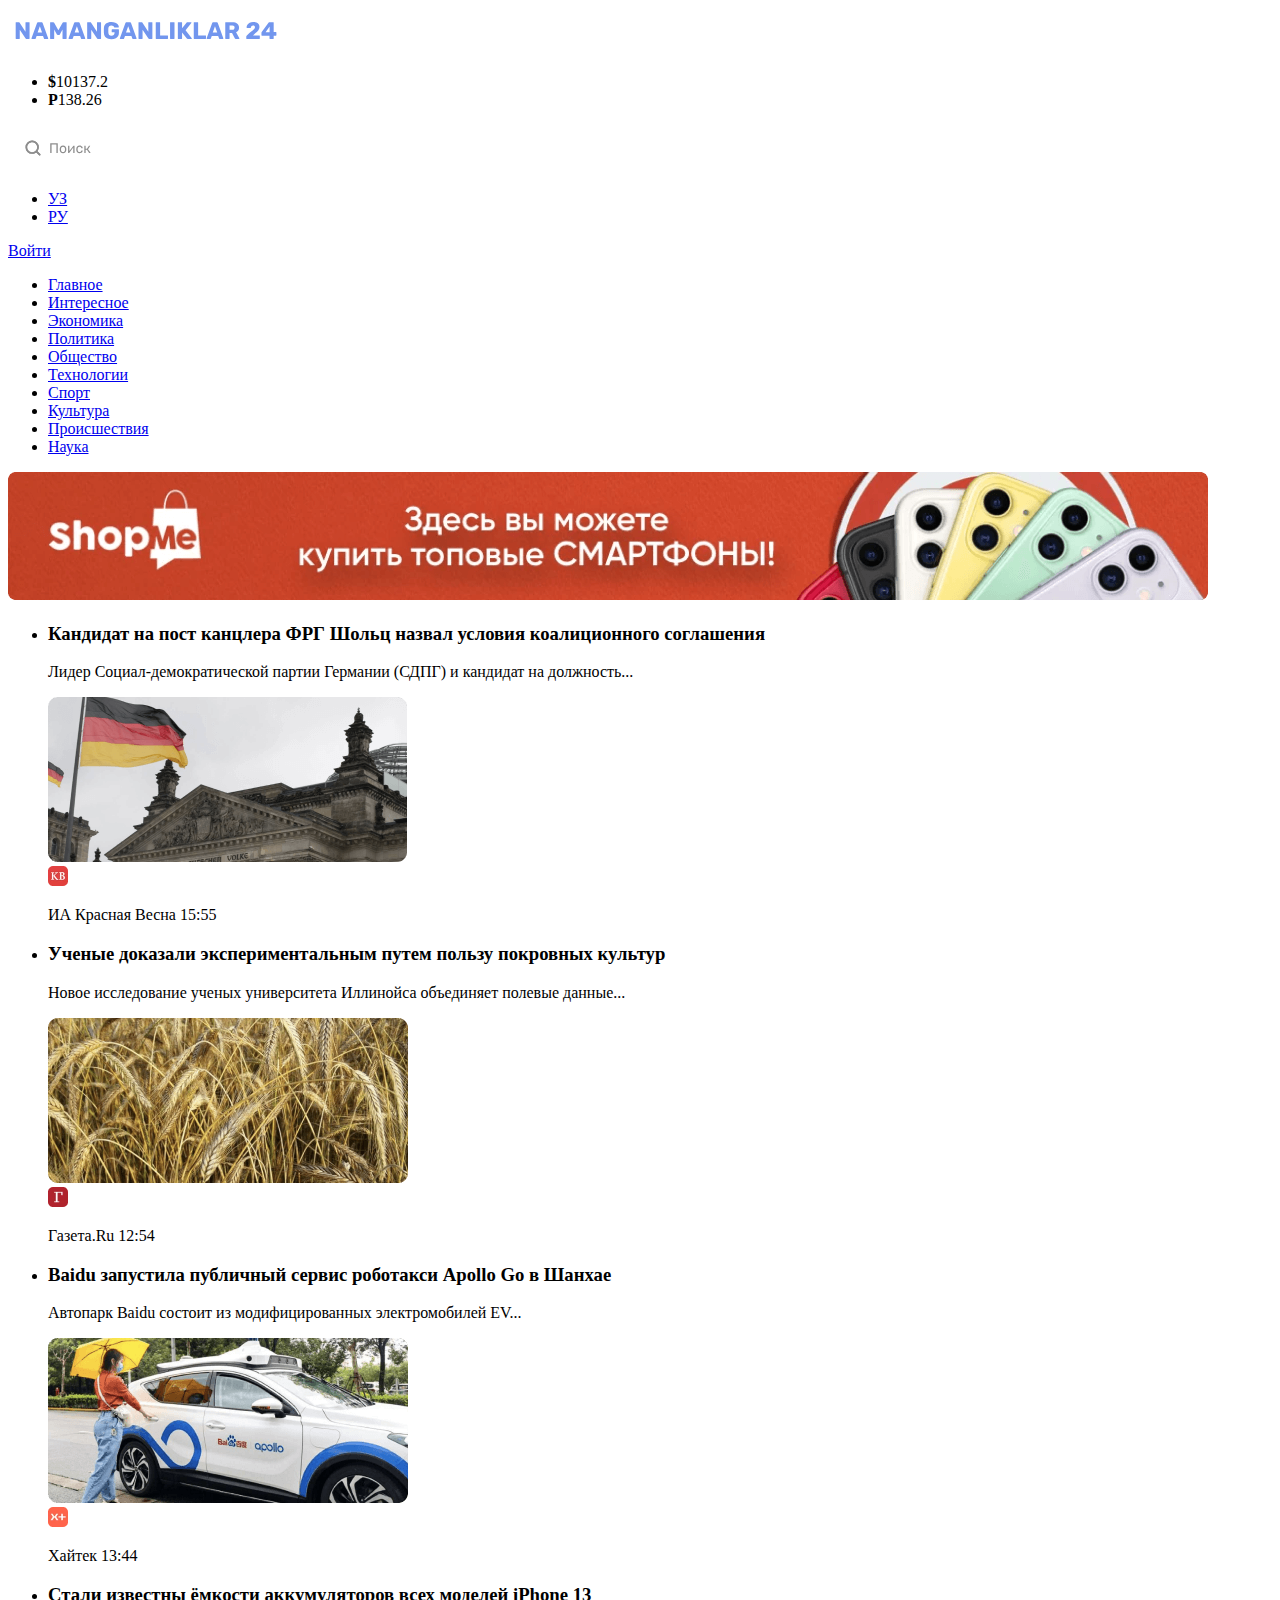
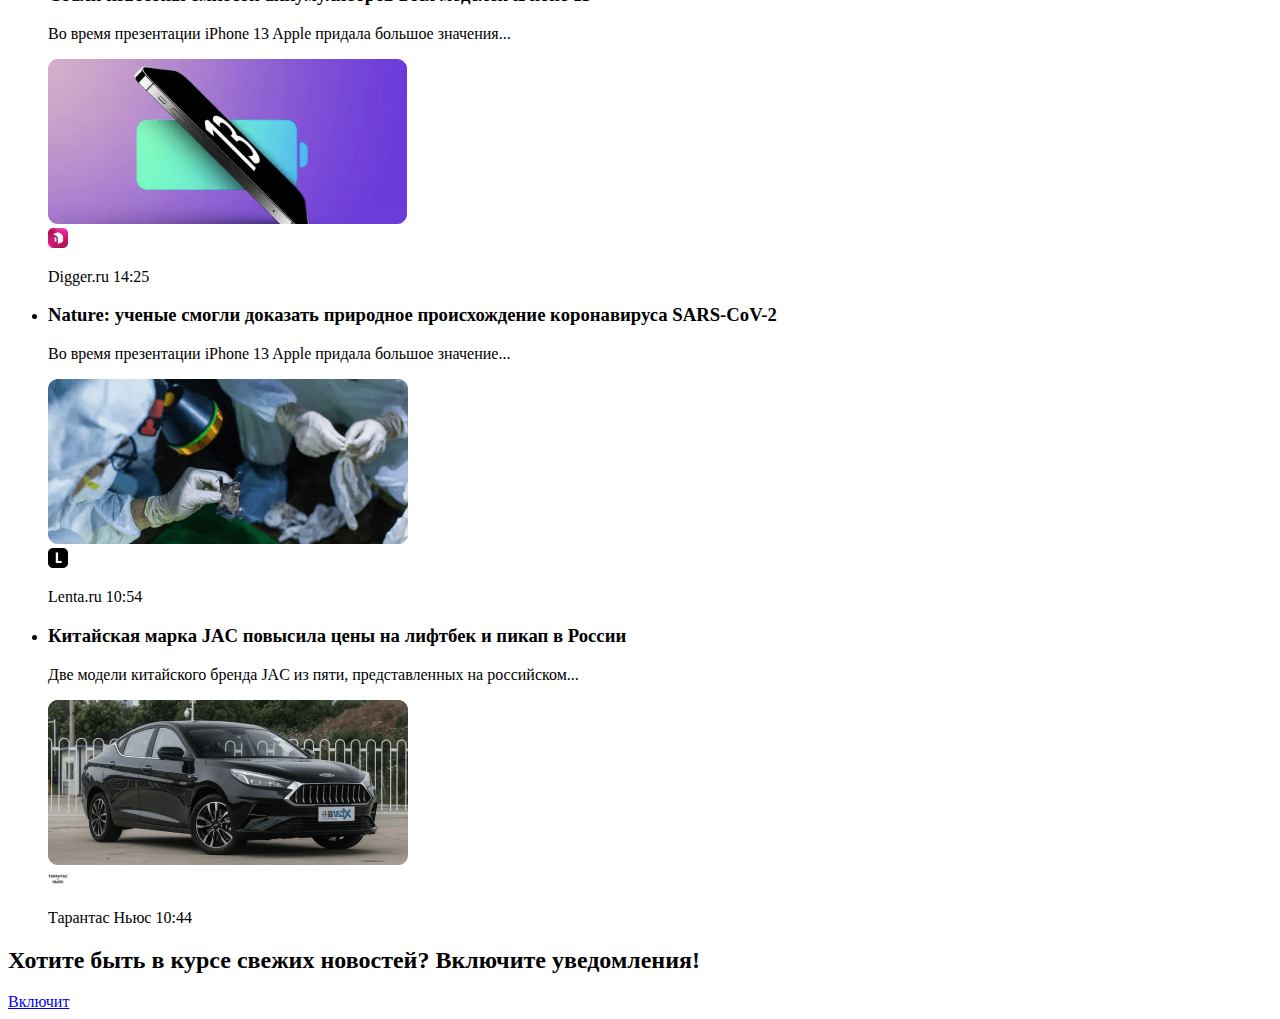
==== index.html @ bc6af823 "Initial commit" ====
<!DOCTYPE html>
<html lang="ru">
<head>
  <meta charset="UTF-8">
  <meta name="viewport" content="width=device-width, initial-scale=1.0">
  <title>Namanganliklar24</title>
</head>
<body>
  <!-- <h1>Новости города Наманганликлар24</h1> -->
  <header>
    <div>
      <div>
        <a href="./index.html">
          <img src="./images/iconca/namangan.svg" 
          width="276"
          height="45"
          alt="Namanganliklar24 logo">
        </a>
        <ul>
          <li><strong>$</strong>10137.2</li>
          <li><strong>P</strong>138.26</li>
        </ul>
      </div>
      <div>
        <div>
          <img src="./images/iconca/poisk.svg" 
          width="275"
          height="45"
          alt="На этой картинке можно искать что угодно.">
        </div>
        <ul>
          <li><a href="#">УЗ</a></li>
          <li><a href="#">РУ</a></li>
        </ul>
        <a href="#">Войти</a>
      </div>
    </div>
    <nav>
      <ul>
        <li><a href="#">Главное</a></li>
        <li><a href="#">Интересное</a></li>
        <li><a href="#">Экономика</a></li>
        <li><a href="#">Политика</a></li>
        <li><a href="#">Общество</a></li>
        <li><a href="#">Технологии</a></li>
        <li><a href="#">Спорт</a></li>
        <li><a href="#">Культура</a></li>
        <li><a href="#">Происшествия</a></li>
        <li><a href="#">Наука</a></li>
      </ul>
    </nav>
  </header>
  
  <main>
    <aside>
      <a href="https://shopme.uz/" target="blank">
        <img src="./images/shopme.png" 
        width="1200"
        height="128"
        srcset="./images/shopme.png 1x, ./images/shopme@2.png 2x"
        alt="ЭТО реклама интернет-магазина shopme">
      </a>
    </aside>
    
    <section>
      <!-- <h2>Последние новости о Наманганликли24</h2> -->
      <ul>
        <li>
          <h3>
            Кандидат на пост канцлера ФРГ Шольц назвал условия коалиционного соглашения
          </h3>
          <p>
            Лидер Социал-демократической партии Германии (СДПГ) и кандидат на должность...
          </p>
          <img src="./images/demokratiya.png" 
          width="359"
          height="165"
          srcset="./images/demokratiya.png 1x, ./images/demokratiya@2.png 2x"
          alt="На нем изображено строительство демократии c развевающимся на вершине российским флагом.">
          <div>
            <img src="./images/krasnay.png" 
            width="20"
            height="20"
            srcset="./images/krasnay.png 1x, ./images/krasnay@2.png 2x"
            alt="ИА Красная Весна">
            <p>
              ИА Красная Весна <time datetime="2024-02-12 15:55">15:55</time>
            </p>
          </div>
        </li>
        <li>
          <h3>
            Ученые доказали экспериментальным путем пользу покровных культур
          </h3>
          <p>
            Новое исследование ученых университета Иллинойса объединяет полевые данные... 
          </p>
          <img src="./images/bug'doy.png"
          width="360" 
          height="165"
          srcset="./images/bug'doy.png 1x, ./images/bug'doy@2.png 2x"
          alt="На этой картинке изображена пшеница">
          <div>
            <img src="./images/gazeta.png" 
            width="20"
            height="20"
            srcset="./images/gazeta.png 1x, ./images/gazeta@2.png 2x"
            alt="Газета.Ru">
            <p>
              Газета.Ru <time datetime="2024-02-12 12:54">12:54</time>
            </p>
          </div>
        </li>
        <li>
          <h3>
            Baidu запустила публичный сервис роботакси Apollo Go в Шанхае
          </h3>
          <p>
            Автопарк Baidu состоит из модифицированных электромобилей EV... 
          </p>
          <img src="./images/avtopark.png" 
          width="360"
          height="165"
          srcset="./images/avtopark.png 1x, ./images/avtopark@2.png 2x"
          alt="Здесь машина стоит перед парковкой в ​​роли такси.">
          <div>
            <img src="./images/xaytek.png" 
            width="20"
            height="20"
            srcset="./images/xaytek.png 1x, ./images/xaytek@2.png 2x"
            alt="Хайтек">
            <p>
              Хайтек <time datetime="2024-02-12 13:44">13:44</time>
            </p>
          </div>
        </li>
        <li>
          <h3>
            Стали известны ёмкости аккумуляторов всех моделей iPhone 13
          </h3>
          <p>
            Во время презентации iPhone 13 Apple придала большое значения...
          </p>
          <img src="./images/phone.png" 
          width="359"
          height="165"
          srcset="./images/phone.png 1x, ./images/phone@2.png 2x"
          alt="модель айфона 13 про">
          <div>
            <img src="./images/digger.png" 
            width="20"
            height="20"
            srcset="./images/digger.png 1x, ./images/digger@2.digger 2x"
            alt="Digger.ru">
            <p>
              Digger.ru <time datetime="2024-02-12 14:25">14:25</time>
            </p>
          </div>
        </li>
        <li>
          <h3>
            Nature: ученые смогли доказать природное происхождение коронавируса SARS-CoV-2
          </h3>
          <p>
            Во время презентации iPhone 13 Apple придала большое значение...
          </p>
          <img src="./images/nature.png" 
          width="360"
          height="165"
          srcset="./images/nature.png 1x, ./images/nature@2.png 2x"
          alt="В нем люди проводят какие-то химические исследования в белой одежде.">
          <div>
            <img src="./images/lenta.png" 
            width="20"
            height="20"
            srcset="./images/lenta.png 1x, ./images/lenta@2.png 2x"
            alt="Lenta.ru">
            <p>
              Lenta.ru <time datetime="2024-02-12 10:54">10:54</time>
            </p>
          </div>
        </li>
        <li>
          <h3>
            Китайская марка JAC повысила цены на лифтбек и пикап в России
          </h3>
          <p>
            Две модели китайского бренда JAC из пяти, представленных на российском...
          </p>
          <img src="./images/jas.png" 
          width="360"
          height="165"
          srcset="./images/jas.png 1x, ./images/jas@2.png 2x"
          alt="Автомобиль китайской марки JAS стоит на большой площади черного цвета.">
          <div>
            <img src="./images/tarantas.png" 
            width="20"
            height="20"
            srcset="./images/tarantas.png 1x, ./images/tarantas@2.png 2x"
            alt="Тарантас Ньюс">
            <p>
              Тарантас Ньюс <time datetime="2024-02-12 10:44">10:44</time>
            </p>
          </div>
        </li>
      </ul>
    </section>

    <article>
      <div>
        <h2>
          Хотите быть в курсе свежих новостей?  Включите уведомления!
        </h2>
        <a href="#">Включит </a>
      </div>
    </article>
  </main>
</body>
</html>
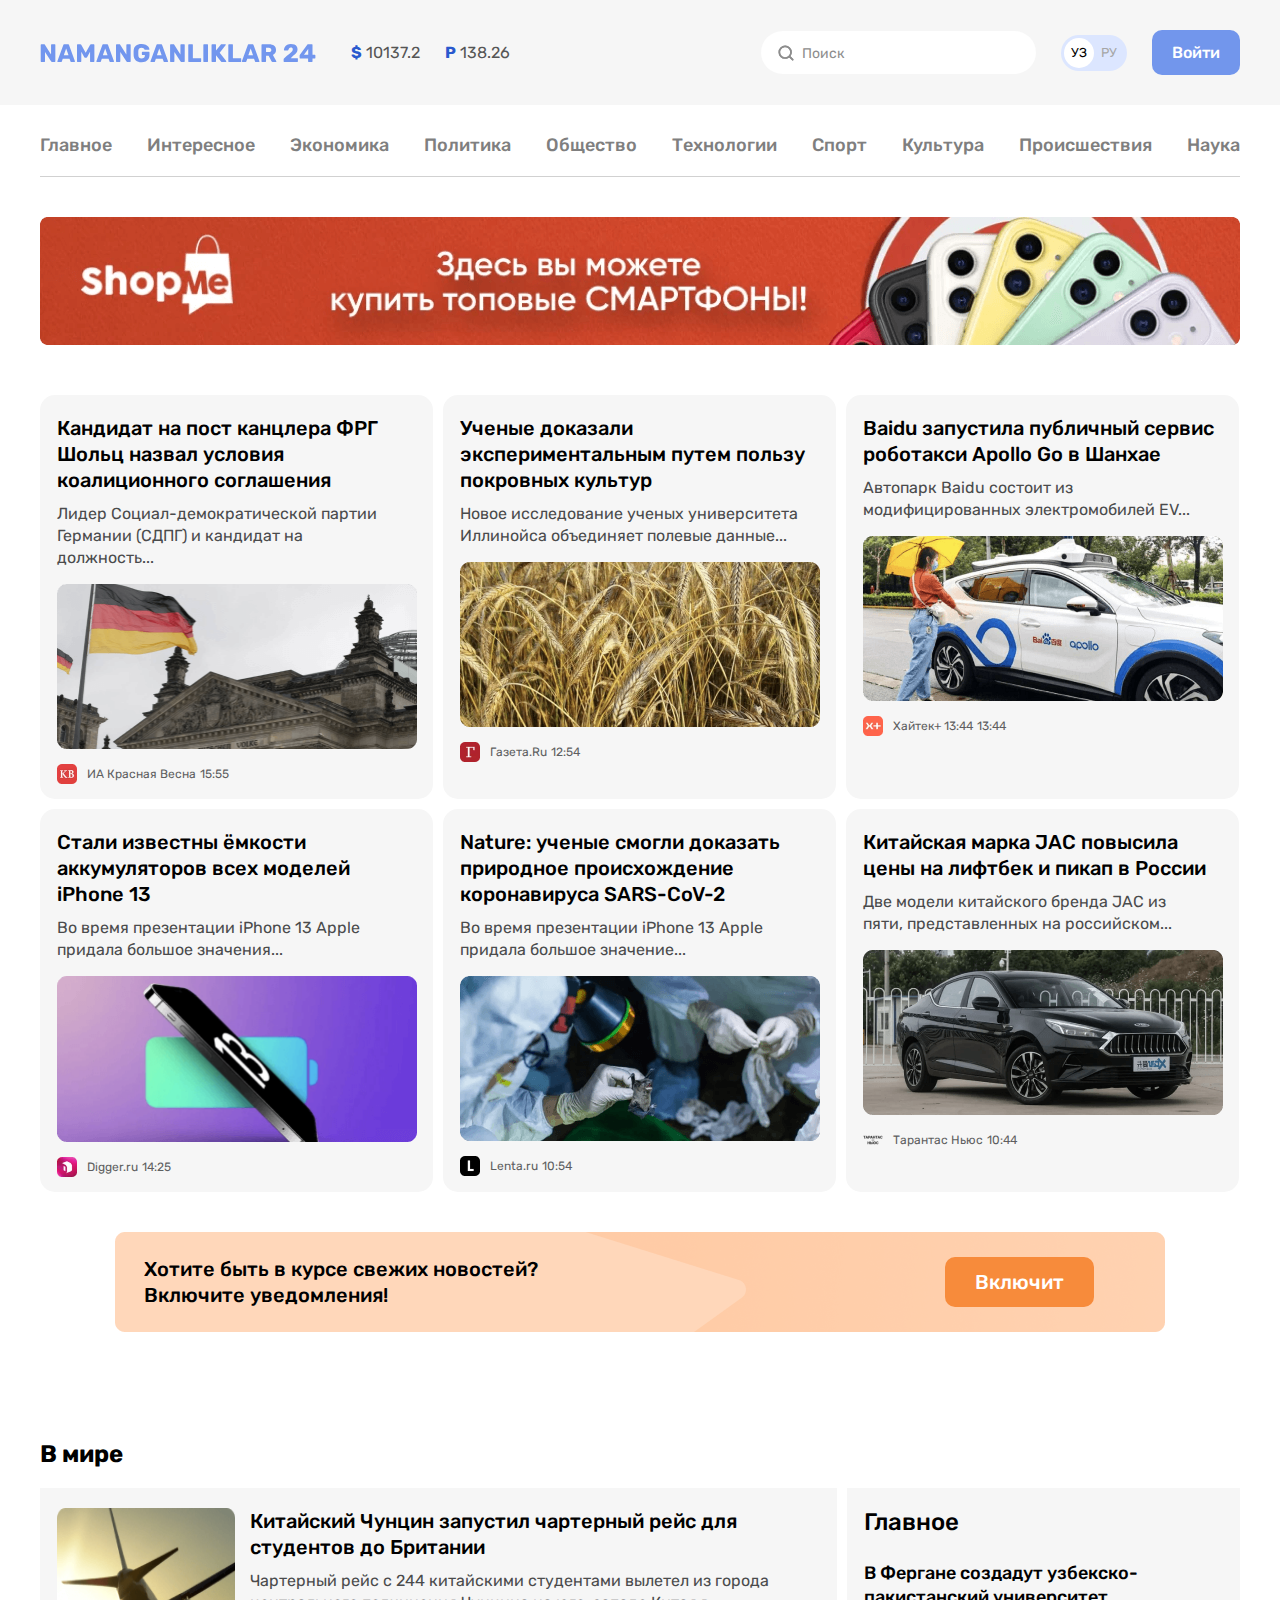
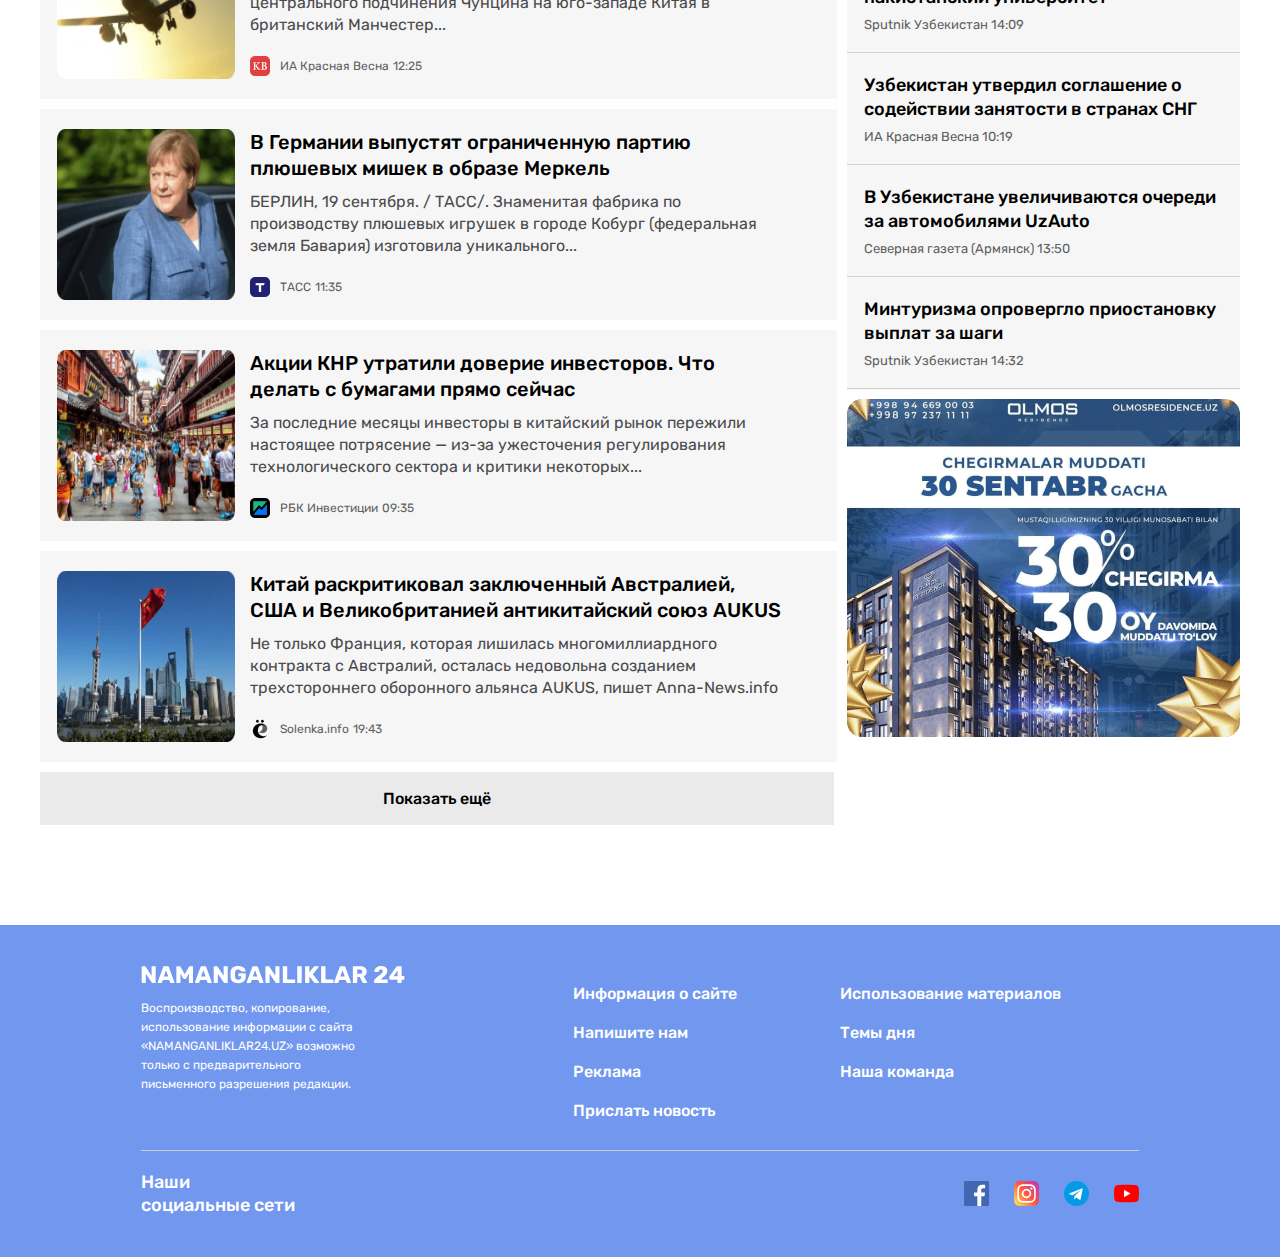
==== commit 6e30c623: "Make changes to the index.html file and the styles.css file" ====
--- a/index.html
+++ b/index.html
@@ -4,216 +4,488 @@
   <meta charset="UTF-8">
   <meta name="viewport" content="width=device-width, initial-scale=1.0">
   <title>Namanganliklar24</title>
+  <link rel="stylesheet" href="./css/style.css">
 </head>
 <body>
-  <!-- <h1>Новости города Наманганликлар24</h1> -->
-  <header>
-    <div>
-      <div>
-        <a href="./index.html">
-          <img src="./images/iconca/namangan.svg" 
-          width="276"
-          height="45"
-          alt="Namanganliklar24 logo">
-        </a>
-        <ul>
-          <li><strong>$</strong>10137.2</li>
-          <li><strong>P</strong>138.26</li>
-        </ul>
-      </div>
-      <div>
-        <div>
-          <img src="./images/iconca/poisk.svg" 
-          width="275"
-          height="45"
-          alt="На этой картинке можно искать что угодно.">
+  <header class="site-header">
+    
+    <h1 class="visaully-hidden">
+      Через сайт «Наманганликлар24» в режиме 24/7 будут сообщаться самые быстрые и достоверные новости Наманганской области.
+    </h1>
+    
+    <div class="header-start">
+      <div class="container">
+        <div class="header-start-inner">
+          <div class="header-inner-start">
+            <a class="logo" href="./index.html">
+              <img class="logo-img" src="./images/iconca/logo.svg" 
+              width="276"
+              height="45"
+              alt="Namanganliklar24 logo">
+            </a>
+            
+            <ul class="currency-list list-unstyled">
+              <li class="currency-item">
+                <span class="currency-symbol">$</span>
+                10137.2
+              </li>
+              <li class="currency-item">
+                <span class="currency-symbol">P</span>
+                138.26
+              </li>
+            </ul>
+          </div>
+          <div class="header-inner-end">
+            <form class="search-form" action="#" method="GET">
+              <input class="search-input" type="search" aria-label="Поиск" placeholder="Поиск">
+            </form>
+            
+            <ul class="language-list list-unstyled">
+              <li class="language-item active-language">УЗ</li>
+              <li class="language-item">РУ</li>
+            </ul>
+            
+            <a class="login-link" href="#">Войти</a>
+          </div>
         </div>
-        <ul>
-          <li><a href="#">УЗ</a></li>
-          <li><a href="#">РУ</a></li>
-        </ul>
-        <a href="#">Войти</a>
       </div>
     </div>
-    <nav>
-      <ul>
-        <li><a href="#">Главное</a></li>
-        <li><a href="#">Интересное</a></li>
-        <li><a href="#">Экономика</a></li>
-        <li><a href="#">Политика</a></li>
-        <li><a href="#">Общество</a></li>
-        <li><a href="#">Технологии</a></li>
-        <li><a href="#">Спорт</a></li>
-        <li><a href="#">Культура</a></li>
-        <li><a href="#">Происшествия</a></li>
-        <li><a href="#">Наука</a></li>
-      </ul>
-    </nav>
-  </header>
-  
-  <main>
-    <aside>
-      <a href="https://shopme.uz/" target="blank">
-        <img src="./images/shopme.png" 
-        width="1200"
-        height="128"
-        srcset="./images/shopme.png 1x, ./images/shopme@2.png 2x"
-        alt="ЭТО реклама интернет-магазина shopme">
-      </a>
-    </aside>
-    
-    <section>
-      <!-- <h2>Последние новости о Наманганликли24</h2> -->
-      <ul>
-        <li>
-          <h3>
+    
+    <div class="container">
+      <nav class="navigation">
+        <ul class="navbar-list list-unstyled">
+          <li class="navbar-item">
+            <a class="navbar-link" href="./index.html">Главное</a>
+          </li>
+          <li class="navbar-item">
+            <a class="navbar-link" href="./interesting.html">Интересное</a>
+          </li>
+          <li class="navbar-item">
+            <a class="navbar-link" href="./economiy.html">Экономика</a>
+          </li>
+          <li class="navbar-item">
+            <a class="navbar-link" href="#">Политика</a>
+          </li>
+          <li class="navbar-item">
+            <a class="navbar-link" href="#">Общество</a>
+          </li>
+          <li class="navbar-item">
+            <a class="navbar-link" href="#">Технологии</a>
+          </li>
+          <li class="navbar-item">
+            <a class="navbar-link" href="#">Спорт</a>
+          </li>
+          <li class="navbar-item">
+            <a class="navbar-link" href="#">Культура</a>
+          </li>
+          <li class="navbar-item">
+            <a class="navbar-link" href="#">Происшествия</a>
+          </li>
+          <li class="navbar-item">
+            <a class="navbar-link" href="#">Наука</a>
+          </li>
+        </ul>
+      </nav>
+    </div>
+  </div>
+</header>
+
+<aside>
+  <div class="container">
+    <a class="asside-link" href="https://shopme.uz/" target="blank">
+      <img class="asside-img" src="./images/shopme.png" 
+      width="1200"
+      height="128"
+      srcset="./images/shopme.png 1x, ./images/shopme@2.png 2x"
+      alt="Реклама интернет-магазинов Shopme">
+    </a>
+  </div>
+</aside>
+
+<main class="site-main">
+  <section class="hero-section">
+    
+    <h2 class="visaully-hidden">
+      Список последних новостей Наманганской области.
+    </h2>
+    
+    <div class="container">
+      <ul class="hero-list list-unstyled">
+        <li class="hero-item">
+          <h3 class="hero-title">
             Кандидат на пост канцлера ФРГ Шольц назвал условия коалиционного соглашения
           </h3>
-          <p>
-            Лидер Социал-демократической партии Германии (СДПГ) и кандидат на должность...
-          </p>
-          <img src="./images/demokratiya.png" 
-          width="359"
-          height="165"
-          srcset="./images/demokratiya.png 1x, ./images/demokratiya@2.png 2x"
-          alt="На нем изображено строительство демократии c развевающимся на вершине российским флагом.">
-          <div>
-            <img src="./images/krasnay.png" 
-            width="20"
-            height="20"
-            srcset="./images/krasnay.png 1x, ./images/krasnay@2.png 2x"
-            alt="ИА Красная Весна">
-            <p>
-              ИА Красная Весна <time datetime="2024-02-12 15:55">15:55</time>
+          <div class="text-wrapper">
+            <p class="hero-text">
+              Лидер Социал-демократической партии Германии (СДПГ) и кандидат на должность...
             </p>
           </div>
-        </li>
-        <li>
-          <h3>
-            Ученые доказали экспериментальным путем пользу покровных культур
-          </h3>
-          <p>
-            Новое исследование ученых университета Иллинойса объединяет полевые данные... 
-          </p>
-          <img src="./images/bug'doy.png"
-          width="360" 
-          height="165"
-          srcset="./images/bug'doy.png 1x, ./images/bug'doy@2.png 2x"
-          alt="На этой картинке изображена пшеница">
-          <div>
-            <img src="./images/gazeta.png" 
-            width="20"
-            height="20"
-            srcset="./images/gazeta.png 1x, ./images/gazeta@2.png 2x"
-            alt="Газета.Ru">
-            <p>
-              Газета.Ru <time datetime="2024-02-12 12:54">12:54</time>
-            </p>
-          </div>
-        </li>
-        <li>
-          <h3>
-            Baidu запустила публичный сервис роботакси Apollo Go в Шанхае
-          </h3>
-          <p>
-            Автопарк Baidu состоит из модифицированных электромобилей EV... 
-          </p>
-          <img src="./images/avtopark.png" 
+          <img class="hero-img" src="./images/state.png"
           width="360"
           height="165"
-          srcset="./images/avtopark.png 1x, ./images/avtopark@2.png 2x"
-          alt="Здесь машина стоит перед парковкой в ​​роли такси.">
-          <div>
-            <img src="./images/xaytek.png" 
-            width="20"
-            height="20"
-            srcset="./images/xaytek.png 1x, ./images/xaytek@2.png 2x"
-            alt="Хайтек">
-            <p>
-              Хайтек <time datetime="2024-02-12 13:44">13:44</time>
-            </p>
-          </div>
-        </li>
-        <li>
-          <h3>
-            Стали известны ёмкости аккумуляторов всех моделей iPhone 13
-          </h3>
-          <p>
-            Во время презентации iPhone 13 Apple придала большое значения...
-          </p>
-          <img src="./images/phone.png" 
-          width="359"
-          height="165"
-          srcset="./images/phone.png 1x, ./images/phone@2.png 2x"
-          alt="модель айфона 13 про">
-          <div>
-            <img src="./images/digger.png" 
-            width="20"
-            height="20"
-            srcset="./images/digger.png 1x, ./images/digger@2.digger 2x"
-            alt="Digger.ru">
-            <p>
-              Digger.ru <time datetime="2024-02-12 14:25">14:25</time>
-            </p>
-          </div>
-        </li>
-        <li>
-          <h3>
-            Nature: ученые смогли доказать природное происхождение коронавируса SARS-CoV-2
-          </h3>
-          <p>
-            Во время презентации iPhone 13 Apple придала большое значение...
-          </p>
-          <img src="./images/nature.png" 
-          width="360"
-          height="165"
-          srcset="./images/nature.png 1x, ./images/nature@2.png 2x"
-          alt="В нем люди проводят какие-то химические исследования в белой одежде.">
-          <div>
-            <img src="./images/lenta.png" 
-            width="20"
-            height="20"
-            srcset="./images/lenta.png 1x, ./images/lenta@2.png 2x"
-            alt="Lenta.ru">
-            <p>
-              Lenta.ru <time datetime="2024-02-12 10:54">10:54</time>
-            </p>
-          </div>
-        </li>
-        <li>
-          <h3>
-            Китайская марка JAC повысила цены на лифтбек и пикап в России
-          </h3>
-          <p>
-            Две модели китайского бренда JAC из пяти, представленных на российском...
-          </p>
-          <img src="./images/jas.png" 
-          width="360"
-          height="165"
-          srcset="./images/jas.png 1x, ./images/jas@2.png 2x"
-          alt="Автомобиль китайской марки JAS стоит на большой площади черного цвета.">
-          <div>
-            <img src="./images/tarantas.png" 
-            width="20"
-            height="20"
-            srcset="./images/tarantas.png 1x, ./images/tarantas@2.png 2x"
-            alt="Тарантас Ньюс">
-            <p>
-              Тарантас Ньюс <time datetime="2024-02-12 10:44">10:44</time>
-            </p>
-          </div>
-        </li>
-      </ul>
-    </section>
+          srcset="./images/state.png 1x, ./images/state@2.png 2x"
+          alt="Флаг Российской Федерации реет над зданием демократии в Германии.">
+          <p class="news-post-time-text">
+            ИА Красная Весна 
+            <time class="news-post-time" datetime="2024-03-27 15:55">15:55</time></p>
+          </li>
+          <li class="hero-item">
+            <h3 class="hero-title">
+              Ученые доказали экспериментальным путем пользу покровных культур
+            </h3>
+            <div class="text-wrapper">
+              <p class="hero-text">
+                Новое исследование ученых университета Иллинойса объединяет полевые данные... 
+              </p>
+            </div>
+            <img class="hero-img" src="./images/grain.png"
+            width="360"
+            height="165"
+            srcset="./images/grain.png 1x, ./images/grain@2.png 2x"
+            alt="Когда зерно покраснеет, когда оно будет готово.">
+            <p class="news-post-time-text post-text">
+              Газета.Ru 
+              <time class="news-post-time" datetime="2024-03-27 12:54">12:54</time></p>
+            </li>
+            <li class="hero-item">
+              <h3 class="hero-title">
+                Baidu запустила публичный сервис роботакси Apollo Go в Шанхае
+              </h3>
+              <div class="text-wrapper">
+                <p class="hero-text">
+                  Автопарк Baidu состоит из модифицированных электромобилей EV... 
+                </p>
+              </div>
+              <img class="hero-img" src="./images/salon.png"
+              width="360"
+              height="165"
+              srcset="./images/salon.png 1x, ./images/salon@2.png 2x"
+              alt="Компания Baidu разработала в Шанхае массовую электронную машину Apollo Go.">
+              <p class="news-post-time-text xaytek-post-time">
+                Хайтек+ 13:44 
+                <time class="news-post-time" datetime="2024-03-27 13:44">13:44</time></p>
+              </li>
+              <li class="hero-item">
+                <h3 class="hero-title">
+                  Стали известны ёмкости аккумуляторов всех моделей iPhone 13
+                </h3>
+                <div class="text-wrapper">
+                  <p class="hero-text">
+                    Во время презентации iPhone 13 Apple придала большое значения...
+                  </p>
+                </div>
+                <img class="hero-img" src="./images/iphone.png"
+                width="360"
+                height="165"
+                srcset="./images/iphone.png 1x, ./images/iphone@2.png 2x"
+                alt="Реклама выставки iPhone 13 pro.">
+                <p class="news-post-time-text digger-post-time">
+                  Digger.ru
+                  <time class="news-post-time" datetime="2024-03-27 14:25">14:25</time></p>
+                </li>
+                <li class="hero-item">
+                  <h3 class="hero-title">
+                    Nature: ученые смогли доказать природное происхождение коронавируса SARS-CoV-2
+                  </h3>
+                  <div class="text-wrapper">
+                    <p class="hero-text">
+                      Во время презентации iPhone 13 Apple придала большое значение...
+                    </p>
+                  </div>
+                  <img class="hero-img" src="./images/doctor.png"
+                  width="360"
+                  height="165"
+                  srcset="./images/doctor.png 1x, ./images/doctor@2.png 2x"
+                  alt="Здесь ученые работают над каким-то экспериментом">
+                  <p class="news-post-time-text lenta-post-time">
+                    Lenta.ru  
+                    <time class="news-post-time" datetime="2024-03-27 10:54">10:54</time></p>
+                  </li>
+                  <li class="hero-item">
+                    <h3 class="hero-title">
+                      Китайская марка JAC повысила цены на лифтбек и пикап в России
+                    </h3>
+                    <div class="text-wrapper">
+                      <p class="hero-text">
+                        Две модели китайского бренда JAC из пяти, представленных на российском...
+                      </p>
+                    </div>
+                    <img class="hero-img" src="./images/avto.png"
+                    width="360"
+                    height="165"
+                    srcset="./images/avto.png 1x, ./images/avto@2.png 2x"
+                    alt="На улице выставлен автомобиль JAC, он черного цвета, за ним - ришодки.">
+                    <p class="news-post-time-text jac-post-time">
+                      Тарантас Ньюс  
+                      <time class="news-post-time" datetime="2024-03-27 10:44">10:44</time></p>
+                    </li>
+                  </ul>
+                </div>
+              </section>
+              
+              <div class="container">
+                <article class="artic">
+                  <div class="artic-box">
+                    <h2 class="artic-title">
+                      Хотите быть в курсе свежих новостей?  Включите уведомления!
+                    </h2>
+                  </div>
+                  <a class="artic-link" href="#">Включит </a>
+                </article>
+              </div>
+              
+              <section class="section-news">
+                <div class="container">
+                  <h2 class="news-title">В мире</h2>
+                  <div class="news-box">
+                    <ul class="news-list list-unstyled">
+                      <li class="news-item">
+                        <img class="news-img" src="./images/airplane.png"
+                        width="210"
+                        height="165"
+                        srcset="./images/airplane.png 1x, ./images/airplane@2.png 2x"
+                        alt="Время, когда самолет ждет взлета в небо после выхода из самолета.">
+                        <div class="news-desk-box">
+                          <h3 class="news-header">
+                            Китайский Чунцин запустил чартерный рейс для студентов до Британии
+                          </h3>
+                          <p class="news-text">
+                            Чартерный рейс с 244 китайскими студентами вылетел из города центрального подчинения Чунцина на юго-западе Китая в британский Манчестер...
+                          </p>
+                          <p class="news-desk">
+                            ИА Красная Весна 
+                            <time class="news-time" datetime="2024-03-27 12:25">12:25</time>
+                          </p>
+                        </div>
+                      </li>
+                      <li class="news-item">
+                        <img class="news-img" src="./images/people.png"
+                        width="210"
+                        height="165"
+                        srcset="./images/people.png 1x, ./images/people@2.png 2x"
+                        alt="Женщина выходит из машины и смотрит в сторону: она старше, у нее светлые волосы, она одета в коричневую рубашку.">
+                        <div class="news-desk-box">
+                          <h3 class="news-header">
+                            В Германии выпустят ограниченную партию плюшевых мишек в образе Меркель
+                          </h3>
+                          <p class="news-text">
+                            БЕРЛИН, 19 сентября. / ТАСС/. Знаменитая фабрика по производству плюшевых игрушек в городе Кобург (федеральная земля Бавария) изготовила уникального...
+                          </p>
+                          <p class="news-desk news-desk-item">
+                            ТАСС  
+                            <time class="news-time" datetime="2024-03-27 11:35">11:35</time>
+                          </p>
+                        </div>
+                      </li>
+                      <li class="news-item">
+                        <img class="news-img" src="./images/peoples.png"
+                        width="210"
+                        height="165"
+                        srcset="./images/peoples.png 1x, ./images/peoples@2.png 2x"
+                        alt="Он гулял с большим количеством людей.">
+                        <div class="news-desk-box">
+                          <h3 class="news-header">
+                            Акции КНР утратили доверие инвесторов. Что делать с бумагами прямо сейчас
+                          </h3>
+                          <p class="news-text">
+                            За последние месяцы инвесторы в китайский рынок пережили настоящее потрясение — из-за ужесточения регулирования технологического сектора и критики некоторых...
+                          </p>
+                          <p class="news-desk news-desk-time">
+                            РБК Инвестиции  
+                            <time class="news-time" datetime="2024-03-27 09:35">09:35</time>
+                          </p>
+                        </div>
+                      </li>
+                      <li class="news-item">
+                        <img class="news-img" src="./images/china.png"
+                        width="210"
+                        height="165"
+                        srcset="./images/china.png 1x, ./images/china@2.png 2x"
+                        alt="Uzoqdan 
+                        Его флаг с изображением китайского государства развевается на ветру.">
+                        <div class="news-desk-box">
+                          <h3 class="news-header">
+                            Китай раскритиковал заключенный Австралией, США и Великобританией антикитайский союз AUKUS
+                          </h3>
+                          <p class="news-text">
+                            Не только Франция, которая лишилась многомиллиардного контракта с Австралий, осталась недовольна созданием трехстороннего оборонного альянса AUKUS, пишет Anna-News.info
+                          </p>
+                          <p class="news-desk news-desk-info">
+                            Solenka.info  
+                            <time class="news-time" datetime="2024-03-27 19:43">19:43</time>
+                          </p>
+                        </div>
+                      </li>
+                    </ul>
+                    
+                    <ul class="main-list list-unstyled">
+                      <li class="main-item">
+                        <h2 class="main-title">Главное</h2>
+                        <div class="main-box">
+                          <h3 class="main-header">
+                            В Фергане создадут узбекско-пакистанский университет
+                          </h3>
+                        </div>
+                        <p class="main-text-time">
+                          Sputnik Узбекистан
+                          <time datetime="14:09">14:09</time>
+                        </p>
+                      </li>
+                      <li class="main-item">
+                        <div class="main-box">
+                          <h3 class="main-header header">
+                            Узбекистан утвердил соглашение о содействии занятости в странах СНГ
+                          </h3>
+                        </div>
+                        <p class="main-text-time">
+                          ИА Красная Весна 
+                          <time datetime="10:19">10:19</time>
+                        </p>
+                      </li>
+                      <li class="main-item">
+                        <div class="main-box">
+                          <h3 class="main-header header">
+                            В Узбекистане увеличиваются очереди за автомобилями UzAuto
+                          </h3>
+                        </div>
+                        <p class="main-text-time">
+                          Северная газета (Армянск) 
+                          <time datetime="13:50">13:50</time>
+                        </p>
+                      </li>
+                      <li class="main-item">
+                        <div class="main-box">
+                          <h3 class="main-header header">
+                            Минтуризма опровергло приостановку выплат за шаги
+                          </h3>
+                        </div>
+                        <p class="main-text-time">
+                          Sputnik Узбекистан 
+                          <time datetime="14:32">14:32</time>
+                        </p>
+                      </li>
+                      <li class="asside-item">
+                        <aside class="discount-asside">
+                          <img class="asside-img" src="./images/asside.png" 
+                          width="393"
+                          height="338"
+                          srcset="./images/asside.png 1x, ./images/asside@2.png 2x"
+                          alt="Новые дома Diamond продаются со скидкой 30%.">
+                        </aside>
+                      </li>
+                    </ul>
+                  </div>
+                  <a class="news-link" href="#">Показать ещё </a>
+                </div>
+              </section>
+            </main>
 
-    <article>
-      <div>
-        <h2>
-          Хотите быть в курсе свежих новостей?  Включите уведомления!
-        </h2>
-        <a href="#">Включит </a>
-      </div>
-    </article>
-  </main>
-</body>
-</html>+            <footer class="site-footer">
+              <div class="container">
+                <div class="footer-box">
+                  <a class="logo-link" href="./index.html">
+                    <img class="footer-logo-img" 
+                    src="./images/iconca/sitelogo.svg"
+                    width="264"
+                    height="28"
+                    alt="Namanganliklar24 логотип">
+                  </a>
+
+                  <div class="footer-wrap">
+                    <div class="footer-desk-box">
+                      <p class="footer-text">
+                        Воспроизводство, копирование, использование информации с сайта «NAMANGANLIKLAR24.UZ» возможно только с предварительного письменного разрешения редакции.
+                      </p>
+                    </div>
+                    
+                    <ul class="site-footer-list list-unstyled">
+                      <li class="site-footer-item">
+                        <a class="site-footer-link" href="#">
+                          Информация о сайте
+                        </a>
+                      </li>
+                      <li class="site-footer-item">
+                        <a class="site-footer-link" href="#">
+                          Напишите нам
+                        </a>
+                      </li>
+                      <li class="site-footer-item">
+                        <a class="site-footer-link" href="#">
+                          Реклама
+                        </a>
+                      </li>
+                      <li class="site-footer-item footer-item">
+                        <a class="site-footer-link" href="#">
+                          Прислать новость
+                        </a>
+                      </li>
+                    </ul>
+    
+                    <ul class="footer-list list-unstyled">
+                      <li class="site-footer-item">
+                        <a class="site-footer-link" href="#">
+                          Использование материалов
+                        </a>
+                      </li>
+                      <li class="site-footer-item">
+                        <a class="site-footer-link" href="#">
+                          Темы дня
+                        </a>
+                      </li>
+                      <li class="site-footer-item footer-item">
+                        <a class="site-footer-link" href="./contact.html">
+                          Наша команда
+                        </a>
+                      </li>
+                    </ul>
+                  </div>
+                </div>
+                 
+                <div class="footer-box-logo">
+                  <div class="footer-strong-box">
+                    <strong class="footer-strong">Наши социальные сети</strong>
+                  </div>
+
+                  <ul class="footer-logo-list list-unstyled">
+                    <li class="footer-item">
+                      <a class="footer-logo-link" href="#">
+                        <img class="footer-link-img"
+                         src="./images/iconca/fasebook.svg"
+                         width="25"
+                         height="25"
+                         alt="Fasebook логотип">
+                      </a>
+                    </li>
+                    <li class="footer-item">
+                      <a class="footer-logo-link" href="#">
+                        <img class="footer-link-img"
+                         src="./images/iconca/inistagram.svg"
+                         width="25"
+                         height="25"
+                         alt="Fasebook логотип">
+                      </a>
+                    </li>
+                    <li class="footer-item">
+                      <a class="footer-logo-link" href="#">
+                        <img class="footer-link-img"
+                        src="./images/iconca/telegram.svg"
+                        width="25"
+                        height="25"
+                        alt="Fasebook логотип">
+                      </a>
+                    </li>
+                    <li class="footer-item item">
+                      <a class="footer-logo-link" href="#">
+                        <img class="footer-link-img"
+                         src="./images/iconca/youtube.svg"
+                         width="25"
+                         height="25"
+                         alt="Fasebook логотип">
+                      </a>
+                    </li>
+                  </ul>
+                </div>
+              </div>
+            </footer>
+          </body>
+          </html>--- a/css/style.css
+++ b/css/style.css
@@ -0,0 +1,740 @@
+
+@font-face {
+  font-family: "Rubik";
+  font-weight: 400;
+  font-display: swap; 
+  src: url("../fonts/rubikregular.woff2") format("woff2"),
+  url("../fonts/rubikregular.woff") format("woff"); 
+}
+
+@font-face {
+  font-family: "Rubik";
+  font-weight: 500;
+  font-display: swap;
+  src: url("../fonts/rubikmedium.woff2") format("woff2"), 
+  url("../fonts/rubikmedium.woff") format("woff");
+}
+
+@font-face {
+  font-family: "Rubik";
+  font-weight: 700;
+  font-display: swap;
+  src: url("../fonts/rubikbold.woff2") format("woff2"), 
+  url("../fonts/rubikbold.woff") format("woff"); 
+}
+
+* {
+  box-sizing: border-box;
+}
+
+body {
+  margin: 0;
+  font-family: "Rubik", "Arial", sans-serif;
+}
+
+img {
+  display: block;
+  height: auto;
+}
+
+.visaully-hidden {
+  position: absolute;
+  width: 1px;
+  height: 1px;
+  margin: -1px;
+  padding: 0;
+  overflow: hidden;
+  border: none;
+  clip-path: rect(0 0 0 0);
+}
+
+.container {
+  width: 1240px;
+  margin-inline: auto;
+  padding-inline: 20px;
+}
+
+.list-unstyled {
+  margin-block: 0;
+  padding-left: 0;
+  list-style-type: none;
+}
+
+.header-start {
+  background-color: #f6f6f6;
+  margin-bottom: 30px;
+  padding-block: 30px;
+}
+
+.header-start-inner {
+  display: flex;
+  justify-content: space-between;
+  align-items: center;
+}
+
+.header-inner-start {
+  display: flex;
+  align-items: center;                          
+}
+
+.header-inner-end {
+  display: flex;
+  align-items: center;
+  column-gap: 25px;
+}
+
+.logo-img {
+  margin-right: 35px;
+}
+
+.currency-list {
+  display: flex;
+  column-gap: 25px;
+}
+
+.currency-item {
+  color: #555;
+  line-height: 19px;
+}
+
+.currency-symbol {
+  color: #2959CE;
+  font-weight: 700;
+}
+
+.search-input {
+  width: 275px;
+  padding: 15px 15px 13px 41px;
+  border: none;
+  background-color: #fff;
+  border-radius: 60px;
+  background-image: url("../images/iconca/search.svg");
+  background-size: 20px;
+  background-position: 15px center;
+  background-repeat: no-repeat;
+}
+
+.search-input::placeholder {
+  font-family: "Rubik", "Arial", sans-serif;
+  font-size: 14px;
+  line-height: 17px;
+  color: #8d8d8d;
+}
+
+.language-list {
+  display: flex;
+  align-items: center;
+  padding: 3px;
+  border-radius: 39px;
+  background-color: #dce6ff;
+}
+
+.language-item {
+  padding: 9px 7px;
+  font-size: 13px;
+  line-height: 12px;
+  text-align: center;
+  color: #a6a6a6;
+}
+
+.active-language {
+  border-radius: 50%;
+  color: #000;
+  background-color: #fff;
+}
+
+.login-link {
+  font-weight: 500;
+  line-height: 19px;
+  padding: 13px 20px;
+  text-decoration-line: none;
+  border-radius: 10px;
+  color: #fff;
+  background-color: #7296ec;
+}
+
+.navbar-list {
+  display: flex;
+  margin-bottom: 40px;
+  padding-bottom: 20px;
+  justify-content: space-between;
+  align-items: center;
+  border-bottom: 1px solid #d1d1d1;
+}
+
+.navbar-link {
+  font-size: 18px;
+  font-weight: 500;
+  line-height: 21px;
+  text-align: center;
+  color: #7f7f7f;
+  text-decoration-line: none;
+}
+
+.hero-section {
+  padding-block: 50px 40px;
+}
+
+.hero-list {
+  display: flex;
+  flex-wrap: wrap;
+  gap: 10px;
+}
+
+.hero-item {
+  width: 393px;
+  padding: 20px 17px 15px;
+  border-radius: 15px;
+  background-color: #f6f6f6;
+}
+
+.hero-title {
+  margin-top: 0;
+  margin-bottom: 10px;
+  font-size: 20px;
+  font-weight: 500;
+  line-height: 26px;
+}
+
+.text-wrapper {
+  width: 346px;
+}
+
+.hero-text {
+  margin-top: 0;
+  margin-bottom: 15px;
+  line-height: 22px;
+  color: #4a4b4c;
+}
+
+.hero-img {
+  margin-bottom: 15px;
+}
+
+.news-post-time-text {
+  display: flex;
+  align-items: center;
+  margin-bottom: 0;
+  font-size: 12px;
+  line-height: 14px;
+  color: #5e5f61;
+}
+
+.news-post-time-text::before {
+  display: inline-block;
+  width: 20px;
+  height: 20px;
+  margin-right: 10px;
+  background-image: url("../images/kb.png");
+  background-size: 100%;
+  background-position: center;
+  background-repeat: no-repeat;
+  content: "";
+}
+
+.post-text::before {
+  background-image: url("../images/newspaper.png");
+}
+
+.xaytek-post-time::before {
+  background-image: url("../images/hightech.png");
+}
+
+.digger-post-time::before {
+  background-image: url("../images/digger.png");
+}
+
+.lenta-post-time::before {
+  background-image: url("../images/lenta.png");
+}
+
+.jac-post-time::before {
+  background-image: url("../images/tarantas.png");
+}
+
+.news-post-time {
+  margin-left: 4px;
+}
+
+.artic {
+  display: flex;
+  align-items: center;
+  justify-content: space-between;
+  margin-inline: auto;
+  padding: 24px 71px 24px 29px ;
+  width: 1050px;
+  content: "";
+  background-image: url("../images/fon.svg");
+  background-repeat: no-repeat;
+  background-size: 1050px 100px;
+  background-position: center;
+}
+
+.artic-box {
+  width: 404px;
+}
+
+.artic-title {
+  margin-block: 0;
+  font-size: 20px;
+  font-weight: 500;
+  line-height: 26px;
+}
+
+.artic-link {
+  color: #fff;
+  padding: 13px 30px;
+  font-size: 20px;
+  font-weight: 500;
+  border-radius: 10px;
+  background: #f78b3b;
+  text-decoration-line: none;
+}
+
+.section-news {
+  margin-top: 108px;
+}
+
+.news-box {
+  display: flex;
+}
+
+.news-list {
+  margin-right: 10px;
+}
+
+.news-item {
+  display: flex;
+  width: 797px;
+  margin-bottom: 10px;
+  background-color: #f6f6f6;
+}
+
+.news-img {
+  padding: 20px 15px 20px 17px;
+}
+
+.news-desk-box {
+  display: flex;
+  width: 535px;
+  flex-wrap: wrap;
+}
+
+.news-header {
+  margin-top: 20px;
+  margin-bottom: 10px;
+  font-size: 20px;
+  font-weight: 500;
+  line-height: 26px;
+}
+
+.news-text {
+  color: #4a4b4c;
+  margin-top: 0;
+  margin-bottom: 20px;
+  font-size: 16px;
+  font-weight: 400;
+  line-height: 22px;
+}
+
+.news-desk {
+  display: flex;
+  align-items: center;
+  margin-top: 0;
+  margin-bottom: 23px;
+  font-size: 12px;
+  line-height: 14px;
+  color: #5e5f61;
+  font-weight: 400;
+}
+
+.news-time {
+  margin-left: 4px;
+}
+
+
+.news-desk::before {
+  display: inline-block;
+  width: 20px;
+  height: 20px;
+  margin-right: 10px;
+  background-image: url("../images/kb.png");
+  background-size: 100%;
+  background-position: center;
+  background-repeat: no-repeat;
+  content: "";
+}
+
+.news-desk-item::before {
+  background-image: url("../images/tas.png");
+}
+
+.news-desk-time::before {
+  background-image: url("../images/rbk.png");
+}
+
+.news-desk-info::before {
+  background-image: url("../images/fbm.png");
+}
+
+.news-link {
+  display: inline-flex;
+  padding: 17px 343px;
+  font-weight: 500;
+  color: #000;
+  background-color: #eaeaea;
+  text-decoration-line: none;
+}
+
+.main-list {
+  width: 393px;
+  height: 502px;
+  background-color: #f6f6f6;
+}
+
+.main-item {
+  padding-inline: 17px 65px;
+  border-bottom: 1px solid #d1d1d1;
+}
+
+.main-title {
+  margin-block: 20px 25px;
+  font-size: 24px;
+  font-weight: 500;
+}
+
+.main-box {
+  width: 356px;
+}
+
+.main-header {
+  margin-top: 0;
+  margin-bottom: 8px;
+  font-size: 18px;
+  font-weight: 500;
+  line-height: 24px; 
+}
+
+.header {
+  margin-top: 20px;
+}
+
+.main-text-time {
+  margin: 0;
+  padding-bottom: 20px;
+  color: #5e5f61;
+  font-size: 13px;;
+}
+
+.asside-img {
+  margin-top: 10px;
+}
+
+.site-footer {
+  margin-top: 100px;
+  padding-block: 40px;
+  background: #7297ef;
+}
+
+.footer-box {
+  width: 998px;
+  margin-inline: auto;
+  padding-bottom: 20px;
+}
+
+.footer-wrap {
+  display: flex;
+  padding-bottom: 30px;
+  border-bottom: 1px solid #cecece;
+}
+
+.footer-desk-box {
+  width: 229px;
+  margin-right: 203px;
+}
+
+.footer-text {
+  margin-top: 15px;
+  color: #fff;
+  font-size: 12px;
+  line-height: 19px;
+}
+
+.site-footer-list {
+  margin-right: 100px;  
+}
+
+.site-footer-item {
+  margin-bottom: 20px;
+}
+
+.site-footer-link {
+  color: #fff;
+  font-weight: 500;
+  text-decoration-line: none;
+}
+
+.footer-item {
+  margin: 0;
+}
+
+.footer-box-logo {
+  display: flex;
+  width: 998px;
+  justify-content: space-between;
+  align-items: center;
+  margin-inline: auto;
+}
+
+.footer-strong-box {
+  width: 161px;
+}
+
+.footer-strong {
+  color: #fff;
+  font-size: 18px;
+  font-weight: 500;
+  line-height: 23px;
+}
+
+.footer-logo-list {
+  display: flex;
+}
+
+.footer-item {
+  margin-right: 25px;
+}
+
+.item {
+  margin: 0;
+}
+
+/* ikkinchi page */
+
+.news-desk-item-time::before {
+  background-image: url("../images/popelas.png");
+}
+
+.news-desk-item-klub::before {
+  background-image: url("../images/klub.png");
+}
+
+.news-desk-item-sputnik::before {
+  background-image: url("../images/sputnik.png");
+}
+
+.news-desk-item-ireactor::before {
+  background-image: url("../images/ireactor.png");
+}
+
+.news-desk-item-kompaniy::before {
+  background-image: url("../images/kompany.png");
+}
+
+.news-desk-item-fergana::before {
+  background-image: url("../images/fergana.png");
+}
+
+/* uchinchi page */
+
+
+.economiy-section {
+  margin-top: 50px;
+}
+
+.economiy {
+  display: flex;
+  padding-bottom: 50px;
+  border-bottom: 1px solid #cecece;
+}
+
+.economiy-text::before {
+  background-image: url("../images/fbm.png");
+}
+
+.economi-title-box {
+  width: 797px;
+}
+
+.economiy-title {
+  margin-block: 36px 20px;
+  font-size: 26px;
+  font-weight: 500;
+  line-height: 36px;
+}
+
+.economiy-list {
+  margin-top: 25px;
+}
+
+.economiy-item {
+  width: 797px;
+  margin-bottom: 25px;
+  font-size: 20px;
+  line-height: 30px;
+}
+
+.economiy-list-asside {
+  margin-left: 10px;
+}
+
+.section-servic {
+  margin-top: 60px;
+}
+
+.servic-title {
+  margin-top: 0;
+  margin-bottom: 20px;
+  font-size: 24px;
+  font-weight: 500;
+}
+
+.servic-list {
+  display: flex;
+}
+
+.servis-item {
+  display: inline-flex;
+  width: 358px;
+  margin-right: 10px;
+  padding: 20px 18px 15px 17px;
+  flex-direction: column;
+  align-items: flex-start;
+  gap: 20px;
+  border-radius: 15px;
+  background-color: #f6f6f6;
+}
+
+.servis-item-title {
+  width: 330px;
+}
+
+.servic-header {
+  margin-top: 0;
+  margin-bottom: 10px;
+  font-size: 20px;
+  font-weight: 500;
+  line-height: 26px;
+}
+
+.servic-text {
+  margin: 0;
+  color: #4a4b4c;
+  font-size: 16px;
+  line-height: 22px;
+}
+
+.servic-desk-time::before {
+  background-image: url("../images/digger.png");
+}
+
+.server-desk-item-time::before {
+  background-image: url("../images/lenta.png");
+}
+
+.news-desk-servic-time::before {
+  background-image: url("../images/tarantas.png");
+}
+
+/* contact page */
+
+.contact-section {
+  margin-top: 60px;
+}
+
+.contact-box {
+  display: flex;  
+}
+
+
+.contact-title {
+  margin-top: 0;
+  margin-bottom: 20px;
+  font-size: 24px;
+  font-weight: 500;
+}
+
+.input-box {
+  display: flex;
+  position: relative;
+  flex-wrap: wrap;
+  margin-bottom: 10px;
+}
+
+.input-name {
+  margin-right: 10px;
+}
+
+.name-input {
+  width: 340px;
+  padding: 18px 20px;
+  border-radius: 10px;
+  border: 1px solid #00000033;
+  background-color: #fff;
+}
+
+.phone-input {
+  width: 343px;
+  padding: 18px 20px;
+  border-radius: 10px;
+  border: 1px solid #00000033;
+  background-color: #fff;
+  appearance: none;
+}
+
+.phone-input::-webkit-outer-spin-button,
+.phone-input::-webkit-inner-spin-button {
+  -webkit-appearance: none;
+  margin: 0;
+}
+
+.email-input {
+  width: 695px;
+  padding: 18px 20px;
+  border-radius: 10px;
+  border: 1px solid #00000033;
+  background-color: #fff;
+}
+
+.text-input {
+  width: 693px;
+  margin-top: 10px;
+  padding: 18px 20px;
+  border-radius: 10px;
+  border: 1px solid #00000033;
+  background-color: #fff;
+  resize: none;
+}
+
+.site-address {
+  width: 494px;
+  margin-left: 10px;
+  padding: 20px 25px;
+  border-radius: 10px;
+  background-color: #f6f6f6;
+}
+
+.address-item {
+  border-bottom: 1px solid #cecece;
+}
+
+.address-item:nth-child(3) {
+  border-bottom: none;
+
+}
+
+.address-title {
+  margin-block: 20px 7px;
+  font-size: 20px;
+  font-weight: 500;
+}
+
+.address-link {
+  display: inline-block;
+  margin-top: 0;
+  padding-bottom: 20px;
+  color: #000;
+  font-size: 16px;
+  font-weight: 400;
+  text-decoration-line: none;
+}